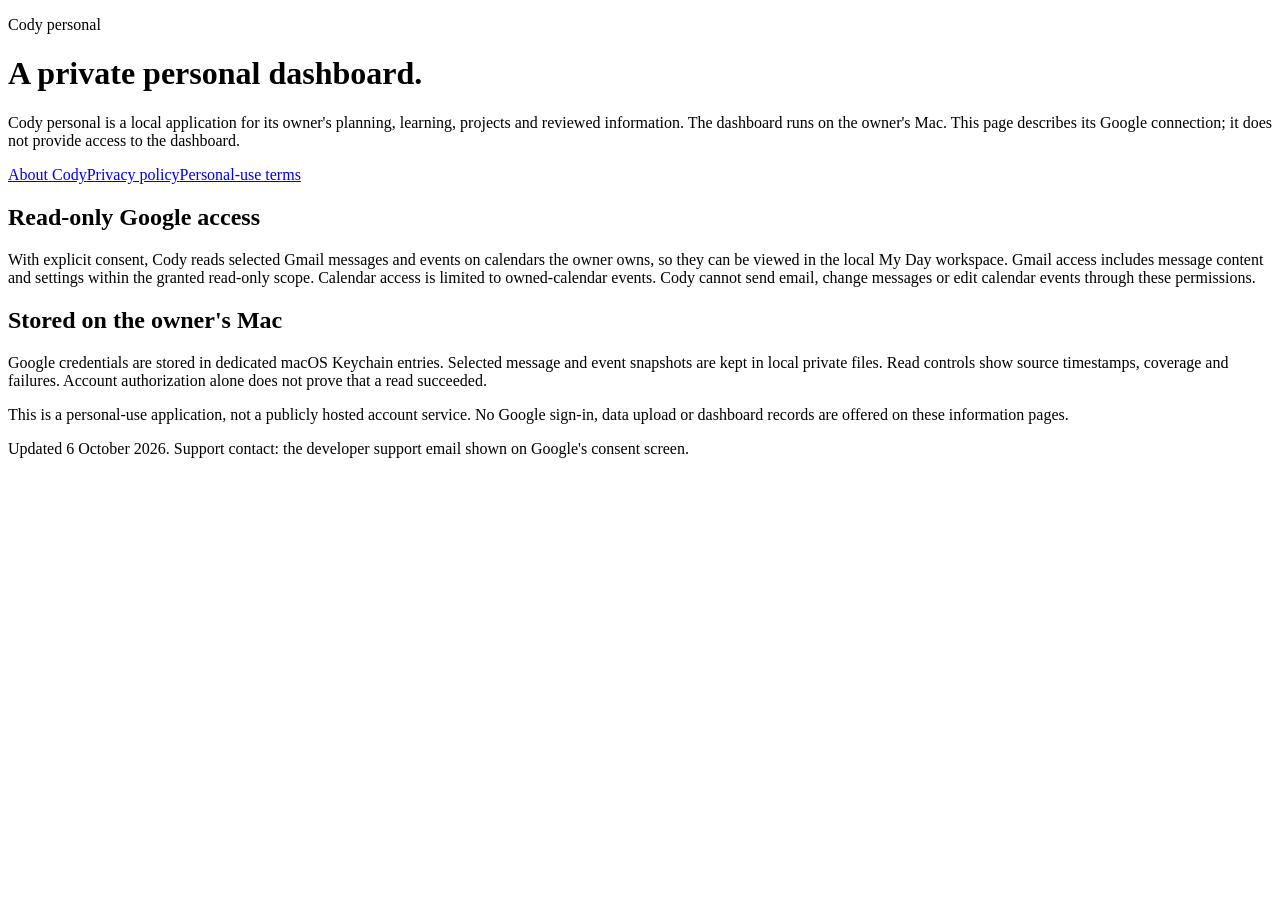
==== index.html @ 4af9ee1c "Add approved index.html" ====
<!doctype html>
<html lang="en"><head><meta charset="utf-8"><meta name="viewport" content="width=device-width,initial-scale=1"><title>Cody personal — app information</title><link rel="stylesheet" href="site.css"></head><body><main>
<p class="eyebrow">Cody personal</p><h1>A private personal dashboard.</h1>
<p>Cody personal is a local application for its owner's planning, learning, projects and reviewed information. The dashboard runs on the owner's Mac. This page describes its Google connection; it does not provide access to the dashboard.</p>
<nav aria-label="App information"><a href="index.html" aria-current="page">About Cody</a><a href="privacy.html">Privacy policy</a><a href="terms.html">Personal-use terms</a></nav>
<h2>Read-only Google access</h2><p>With explicit consent, Cody reads selected Gmail messages and events on calendars the owner owns, so they can be viewed in the local My Day workspace. Gmail access includes message content and settings within the granted read-only scope. Calendar access is limited to owned-calendar events. Cody cannot send email, change messages or edit calendar events through these permissions.</p>
<h2>Stored on the owner's Mac</h2><p>Google credentials are stored in dedicated macOS Keychain entries. Selected message and event snapshots are kept in local private files. Read controls show source timestamps, coverage and failures. Account authorization alone does not prove that a read succeeded.</p>
<p class="note">This is a personal-use application, not a publicly hosted account service. No Google sign-in, data upload or dashboard records are offered on these information pages.</p>
<footer>Updated 6 October 2026. Support contact: the developer support email shown on Google's consent screen.</footer>
</main></body></html>
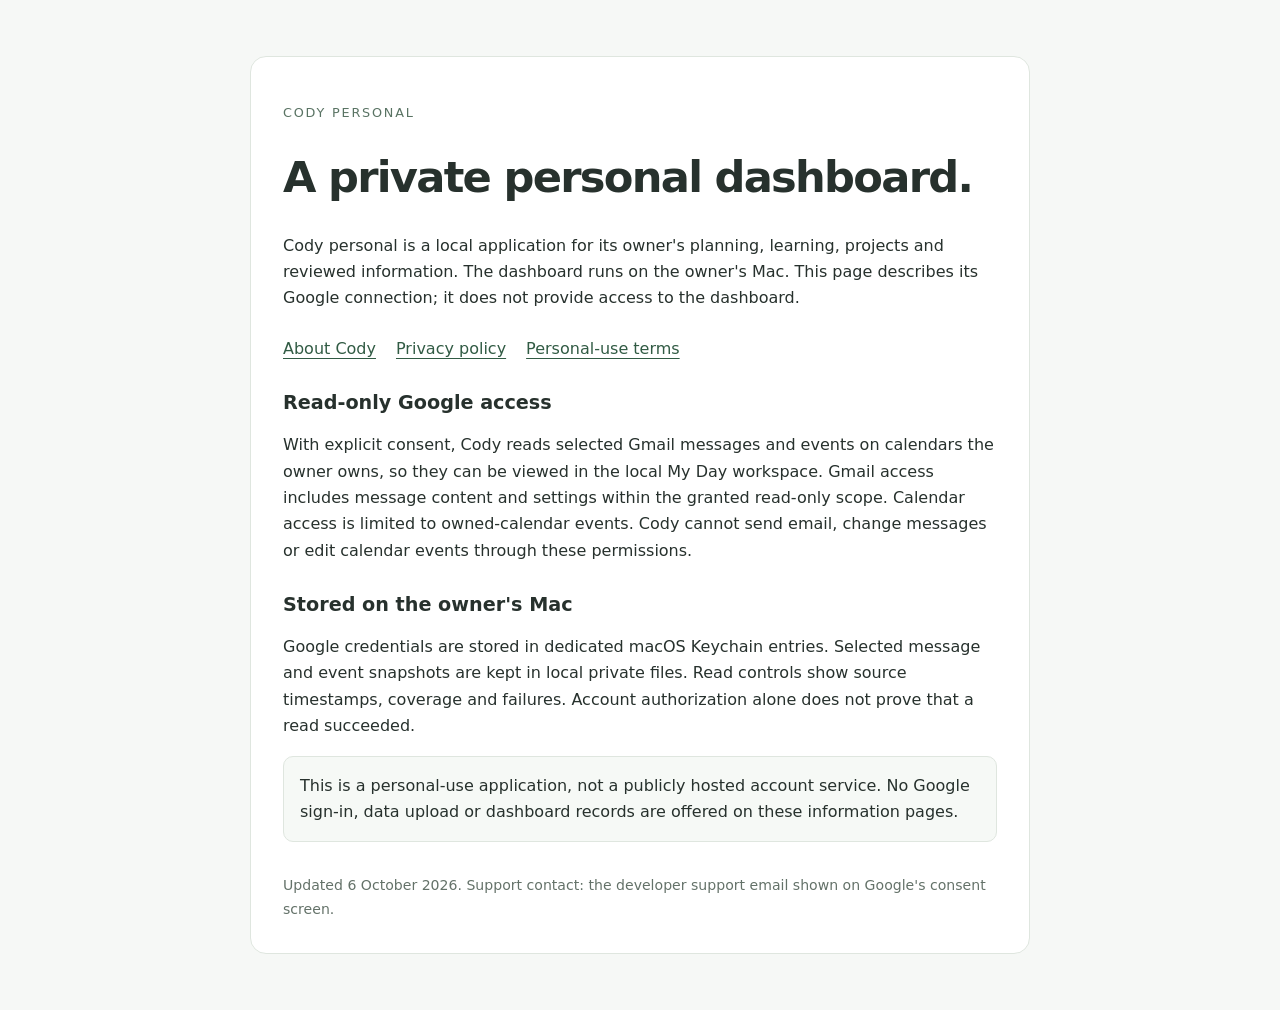
==== commit ff5d7488: "Verify approved information homepage ownership" ====
--- a/index.html
+++ b/index.html
@@ -1,5 +1,5 @@
 <!doctype html>
-<html lang="en"><head><meta charset="utf-8"><meta name="viewport" content="width=device-width,initial-scale=1"><title>Cody personal — app information</title><link rel="stylesheet" href="site.css"></head><body><main>
+<html lang="en"><head><meta name="google-site-verification" content="pDIcVUjyV32hGpPDHa5pP6312hnjuO8SCT7pXMEr8Ss" /><meta charset="utf-8"><meta name="viewport" content="width=device-width,initial-scale=1"><title>Cody personal — app information</title><link rel="stylesheet" href="site.css"></head><body><main>
 <p class="eyebrow">Cody personal</p><h1>A private personal dashboard.</h1>
 <p>Cody personal is a local application for its owner's planning, learning, projects and reviewed information. The dashboard runs on the owner's Mac. This page describes its Google connection; it does not provide access to the dashboard.</p>
 <nav aria-label="App information"><a href="index.html" aria-current="page">About Cody</a><a href="privacy.html">Privacy policy</a><a href="terms.html">Personal-use terms</a></nav>
--- a/site.css
+++ b/site.css
@@ -0,0 +1 @@
+:root{color-scheme:light;font-family:system-ui,-apple-system,BlinkMacSystemFont,"Segoe UI",sans-serif;color:#27312d;background:#f6f8f6;line-height:1.65}*{box-sizing:border-box}body{margin:0}main{max-width:780px;margin:56px auto;padding:32px;background:white;border:1px solid #dfe6df;border-radius:16px}nav{display:flex;gap:20px;flex-wrap:wrap;margin:24px 0}a{color:#315b44;text-underline-offset:4px}h1{font-size:clamp(1.9rem,5vw,2.7rem);line-height:1.2;letter-spacing:-.04em}h2{margin-top:28px;font-size:1.2rem;line-height:1.35}.eyebrow{color:#597363;font-size:.8rem;letter-spacing:.14em;text-transform:uppercase}.note{padding:16px;border:1px solid #dfe6df;border-radius:10px;background:#f6f9f6}footer{margin-top:32px;color:#647269;font-size:.88rem}@media(max-width:600px){main{margin:16px;padding:24px}nav{gap:16px}}
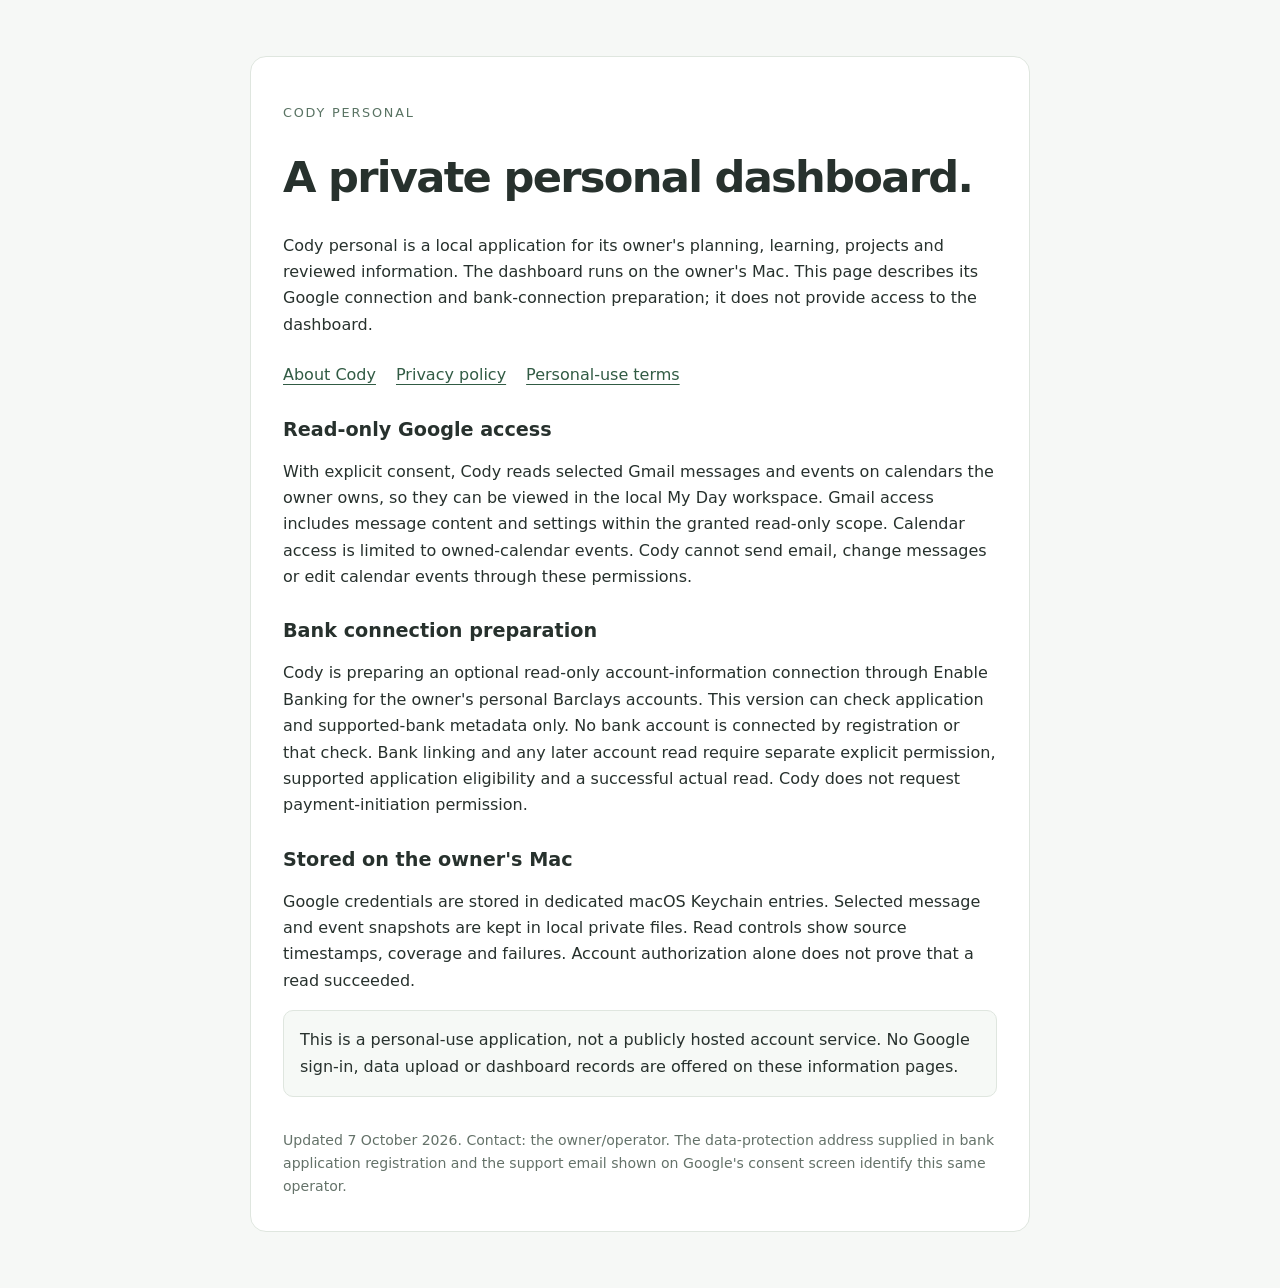
==== commit 5751a6b1: "Describe approved personal bank-connection preparation" ====
--- a/index.html
+++ b/index.html
@@ -1,10 +1,11 @@
 <!doctype html>
-<html lang="en"><head><meta name="google-site-verification" content="pDIcVUjyV32hGpPDHa5pP6312hnjuO8SCT7pXMEr8Ss" /><meta charset="utf-8"><meta name="viewport" content="width=device-width,initial-scale=1"><title>Cody personal — app information</title><link rel="stylesheet" href="site.css"></head><body><main>
+<html lang="en"><head><meta charset="utf-8"><meta name="viewport" content="width=device-width,initial-scale=1"><title>Cody personal — app information</title><link rel="stylesheet" href="site.css"></head><body><main>
 <p class="eyebrow">Cody personal</p><h1>A private personal dashboard.</h1>
-<p>Cody personal is a local application for its owner's planning, learning, projects and reviewed information. The dashboard runs on the owner's Mac. This page describes its Google connection; it does not provide access to the dashboard.</p>
+<p>Cody personal is a local application for its owner's planning, learning, projects and reviewed information. The dashboard runs on the owner's Mac. This page describes its Google connection and bank-connection preparation; it does not provide access to the dashboard.</p>
 <nav aria-label="App information"><a href="index.html" aria-current="page">About Cody</a><a href="privacy.html">Privacy policy</a><a href="terms.html">Personal-use terms</a></nav>
 <h2>Read-only Google access</h2><p>With explicit consent, Cody reads selected Gmail messages and events on calendars the owner owns, so they can be viewed in the local My Day workspace. Gmail access includes message content and settings within the granted read-only scope. Calendar access is limited to owned-calendar events. Cody cannot send email, change messages or edit calendar events through these permissions.</p>
+<h2>Bank connection preparation</h2><p>Cody is preparing an optional read-only account-information connection through Enable Banking for the owner's personal Barclays accounts. This version can check application and supported-bank metadata only. No bank account is connected by registration or that check. Bank linking and any later account read require separate explicit permission, supported application eligibility and a successful actual read. Cody does not request payment-initiation permission.</p>
 <h2>Stored on the owner's Mac</h2><p>Google credentials are stored in dedicated macOS Keychain entries. Selected message and event snapshots are kept in local private files. Read controls show source timestamps, coverage and failures. Account authorization alone does not prove that a read succeeded.</p>
 <p class="note">This is a personal-use application, not a publicly hosted account service. No Google sign-in, data upload or dashboard records are offered on these information pages.</p>
-<footer>Updated 6 October 2026. Support contact: the developer support email shown on Google's consent screen.</footer>
+<footer>Updated 7 October 2026. Contact: the owner/operator. The data-protection address supplied in bank application registration and the support email shown on Google's consent screen identify this same operator.</footer>
 </main></body></html>
